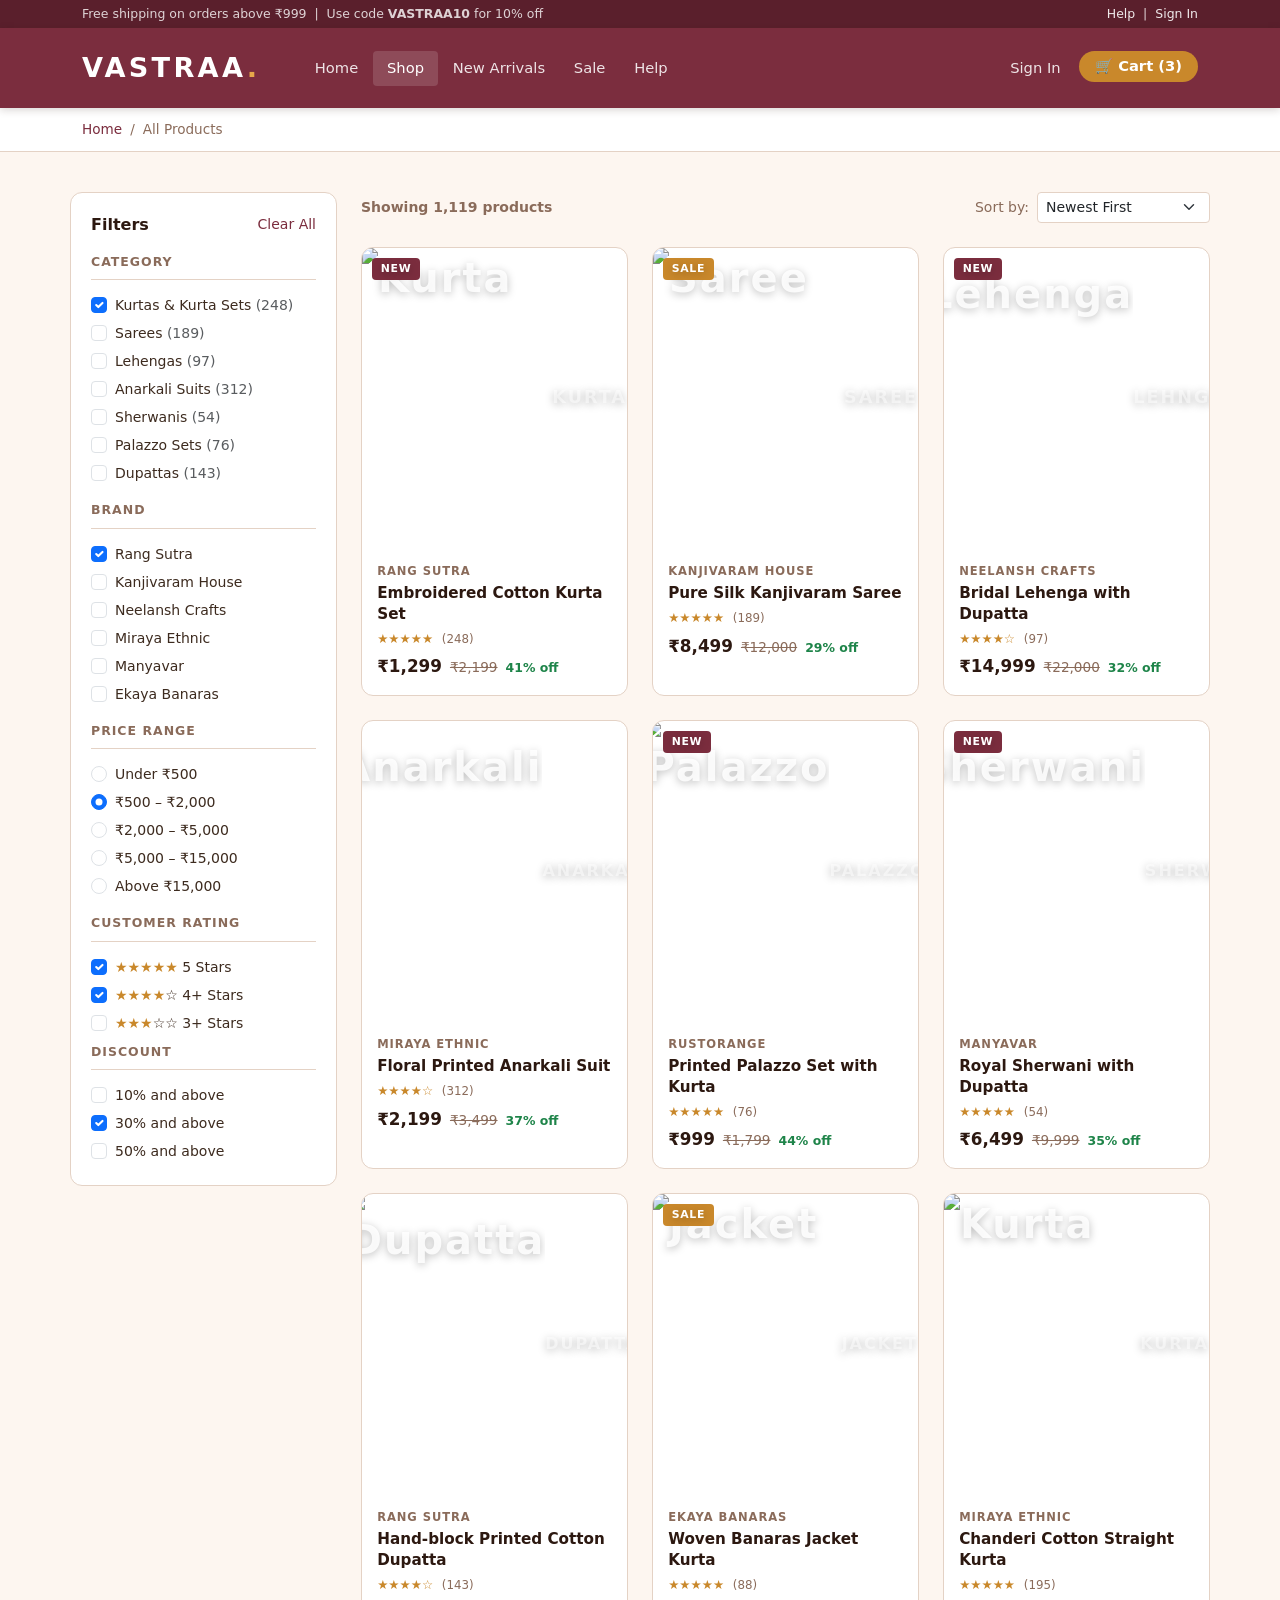
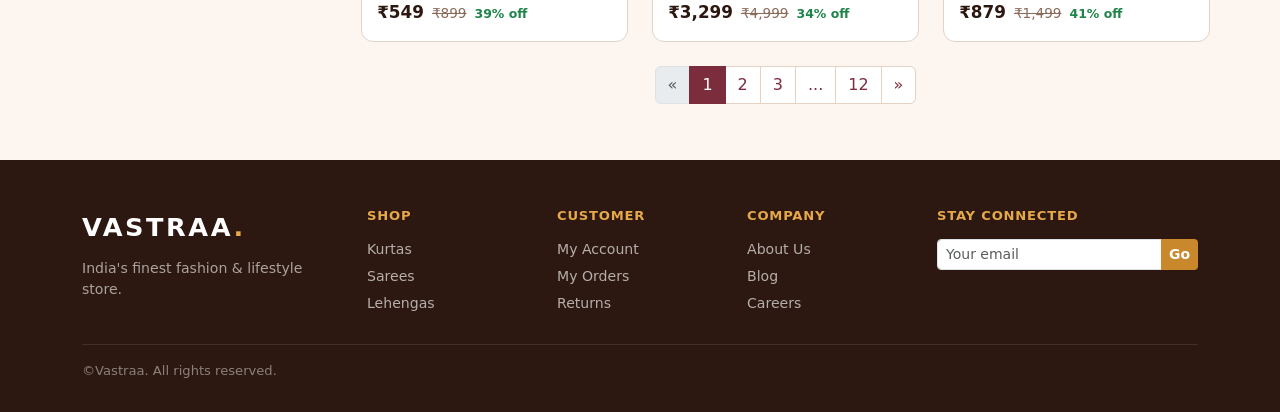
==== shop.html @ 3cdd441c "Add files via upload" ====
<!DOCTYPE html>
<html lang="en">
<head>
  <meta charset="UTF-8">
  <meta name="viewport" content="width=device-width, initial-scale=1.0">
  <title>Shop - Vastraa</title>
  <link rel="stylesheet" href="bootstrap.css">
  <link rel="stylesheet" href="style.css">
</head>
<body>


<div class="va-topbar">
  <div class="container d-flex justify-content-between align-items-center">
    <span>Free shipping on orders above &#8377;999 &nbsp;|&nbsp; Use code <strong>VASTRAA10</strong> for 10% off</span>
    <span><a href="help.html">Help</a> &nbsp;|&nbsp; <a href="login.html">Sign In</a></span>
  </div>
</div>

<nav class="navbar navbar-expand va-navbar">
  <div class="container">
    <a class="navbar-brand" href="index.html">VASTRAA<span>.</span></a>
    <ul class="navbar-nav me-auto ms-4">
      <li class="nav-item"><a class="nav-link" href="index.html">Home</a></li>
      <li class="nav-item"><a class="nav-link active" href="shop.html">Shop</a></li>
      <li class="nav-item"><a class="nav-link" href="shop.html">New Arrivals</a></li>
      <li class="nav-item"><a class="nav-link" href="shop.html">Sale</a></li>
      <li class="nav-item"><a class="nav-link" href="help.html">Help</a></li>
    </ul>
    <ul class="navbar-nav ms-auto gap-1">
      <li class="nav-item"><a class="nav-link" href="login.html">Sign In</a></li>
      <li class="nav-item"><a class="nav-link btn-cart" href="cart.html">&#128722; Cart (3)</a></li>
    </ul>
  </div>
</nav>

<div class="va-breadcrumb">
  <div class="container">
    <nav aria-label="breadcrumb">
      <ol class="breadcrumb mb-0">
        <li class="breadcrumb-item"><a href="index.html">Home</a></li>
        <li class="breadcrumb-item active">All Products</li>
      </ol>
    </nav>
  </div>
</div>

<div class="container section-pad-sm">
  <div class="row g-4">

    <div class="col-md-3">
      <div class="va-filter-card mb-3">
        <div class="d-flex justify-content-between align-items-center mb-3">
          <span class="fw-bold" style="color:var(--va-dark)">Filters</span>
          <a href="shop.html" class="small text-va-primary">Clear All</a>
        </div>

        <div class="va-filter-title">Category</div>
        <div class="mb-3">
          <div class="form-check mb-1">
            <input class="form-check-input" type="checkbox" id="cat1" checked>
            <label class="form-check-label small" for="cat1">Kurtas &amp; Kurta Sets <span class="text-muted">(248)</span></label>
          </div>
          <div class="form-check mb-1">
            <input class="form-check-input" type="checkbox" id="cat2">
            <label class="form-check-label small" for="cat2">Sarees <span class="text-muted">(189)</span></label>
          </div>
          <div class="form-check mb-1">
            <input class="form-check-input" type="checkbox" id="cat3">
            <label class="form-check-label small" for="cat3">Lehengas <span class="text-muted">(97)</span></label>
          </div>
          <div class="form-check mb-1">
            <input class="form-check-input" type="checkbox" id="cat4">
            <label class="form-check-label small" for="cat4">Anarkali Suits <span class="text-muted">(312)</span></label>
          </div>
          <div class="form-check mb-1">
            <input class="form-check-input" type="checkbox" id="cat5">
            <label class="form-check-label small" for="cat5">Sherwanis <span class="text-muted">(54)</span></label>
          </div>
          <div class="form-check mb-1">
            <input class="form-check-input" type="checkbox" id="cat6">
            <label class="form-check-label small" for="cat6">Palazzo Sets <span class="text-muted">(76)</span></label>
          </div>
          <div class="form-check">
            <input class="form-check-input" type="checkbox" id="cat7">
            <label class="form-check-label small" for="cat7">Dupattas <span class="text-muted">(143)</span></label>
          </div>
        </div>

        <div class="va-filter-title">Brand</div>  
        <div class="mb-3">
          <div class="form-check mb-1">
            <input class="form-check-input" type="checkbox" id="br1" checked>
            <label class="form-check-label small" for="br1">Rang Sutra</label>
          </div>
          <div class="form-check mb-1">
            <input class="form-check-input" type="checkbox" id="br2">
            <label class="form-check-label small" for="br2">Kanjivaram House</label>
          </div>
          <div class="form-check mb-1">
            <input class="form-check-input" type="checkbox" id="br3">
            <label class="form-check-label small" for="br3">Neelansh Crafts</label>
          </div>
          <div class="form-check mb-1">
            <input class="form-check-input" type="checkbox" id="br4">
            <label class="form-check-label small" for="br4">Miraya Ethnic</label>
          </div>
          <div class="form-check mb-1">
            <input class="form-check-input" type="checkbox" id="br5">
            <label class="form-check-label small" for="br5">Manyavar</label>
          </div>
          <div class="form-check">
            <input class="form-check-input" type="checkbox" id="br6">
            <label class="form-check-label small" for="br6">Ekaya Banaras</label>
          </div>
        </div>

        <div class="va-filter-title">Price Range</div>
        <div class="mb-3">
          <div class="form-check mb-1">
            <input class="form-check-input" type="radio" name="price" id="p1">
            <label class="form-check-label small" for="p1">Under &#8377;500</label>
          </div>
          <div class="form-check mb-1">
            <input class="form-check-input" type="radio" name="price" id="p2" checked>
            <label class="form-check-label small" for="p2">&#8377;500 – &#8377;2,000</label>
          </div>
          <div class="form-check mb-1">
            <input class="form-check-input" type="radio" name="price" id="p3">
            <label class="form-check-label small" for="p3">&#8377;2,000 – &#8377;5,000</label>
          </div>
          <div class="form-check mb-1">
            <input class="form-check-input" type="radio" name="price" id="p4">
            <label class="form-check-label small" for="p4">&#8377;5,000 – &#8377;15,000</label>
          </div>
          <div class="form-check">
            <input class="form-check-input" type="radio" name="price" id="p5">
            <label class="form-check-label small" for="p5">Above &#8377;15,000</label>
          </div>
        </div>

        <div class="va-filter-title">Customer Rating</div>
        <div class="mb-2">
          <div class="form-check mb-1">
            <input class="form-check-input" type="checkbox" id="r1" checked>
            <label class="form-check-label small" for="r1"><span style="color:var(--va-accent)">&#9733;&#9733;&#9733;&#9733;&#9733;</span> 5 Stars</label>
          </div>
          <div class="form-check mb-1">
            <input class="form-check-input" type="checkbox" id="r2" checked>
            <label class="form-check-label small" for="r2"><span style="color:var(--va-accent)">&#9733;&#9733;&#9733;&#9733;</span>&#9734; 4+ Stars</label>
          </div>
          <div class="form-check mb-1">
            <input class="form-check-input" type="checkbox" id="r3">
            <label class="form-check-label small" for="r3"><span style="color:var(--va-accent)">&#9733;&#9733;&#9733;</span>&#9734;&#9734; 3+ Stars</label>
          </div>
        </div>

        <div class="va-filter-title">Discount</div>
        <div>
          <div class="form-check mb-1">
            <input class="form-check-input" type="checkbox" id="d1">
            <label class="form-check-label small" for="d1">10% and above</label>
          </div>
          <div class="form-check mb-1">
            <input class="form-check-input" type="checkbox" id="d2" checked>
            <label class="form-check-label small" for="d2">30% and above</label>
          </div>
          <div class="form-check">
            <input class="form-check-input" type="checkbox" id="d3">
            <label class="form-check-label small" for="d3">50% and above</label>
          </div>
        </div>
      </div>
    </div>

    <div class="col-md-9">
      <div class="d-flex flex-wrap justify-content-between align-items-center mb-4 gap-2">
        <span class="small text-va-muted fw-semibold">Showing <strong>1,119</strong> products</span>
        <div class="d-flex align-items-center gap-2">
          <span class="small text-va-muted">Sort by:</span>
          <select class="form-select form-select-sm" style="width:auto;border-color:var(--va-border)">
            <option>Popularity</option>
            <option>Price: Low to High</option>
            <option>Price: High to Low</option>
            <option selected>Newest First</option>
            <option>Customer Rating</option>
            <option>Discount</option>
          </select>
        </div>
      </div>

      <div class="row g-4 mb-4">
        <div class="col-6 col-md-4">
          <a href="product.html" class="text-decoration-none">
            <div class="va-product-card">
              <div class="va-product-img position-relative" style="height:300px;">
    <img src="/assests/kurta.jpg" alt="Kurta" style="width:100%;height:100%;object-fit:cover;">
                <span class="va-badge-new">New</span>
                <span style="font-size:1.1rem;font-weight:800;color:rgba(255,255,255,0.5)">KURTA</span>
              </div>
              <div class="va-product-body">
                <div class="va-product-brand">Rang Sutra</div>
                <div class="va-product-name">Embroidered Cotton Kurta Set</div>
                <div class="va-rating">&#9733;&#9733;&#9733;&#9733;&#9733; <span class="count">(248)</span></div>
                <div class="va-price">
                  <span class="va-price-current">&#8377;1,299</span>
                  <span class="va-price-original">&#8377;2,199</span>
                  <span class="va-price-discount">41% off</span>
                </div>
              </div>
            </div>
          </a>
        </div>
        <div class="col-6 col-md-4">
          <a href="product.html" class="text-decoration-none">
            <div class="va-product-card">
              <div class="va-product-img position-relative" style="height:300px;">
    <img src="/assests/pure silk saree.jpg" alt="Saree" style="width:100%;height:100%;object-fit:cover;">
                <span class="va-badge-sale">Sale</span>
                <span style="font-size:1.1rem;font-weight:800;color:rgba(255,255,255,0.5)">SAREE</span>
              </div>
              <div class="va-product-body">
                <div class="va-product-brand">Kanjivaram House</div>
                <div class="va-product-name">Pure Silk Kanjivaram Saree</div>
                <div class="va-rating">&#9733;&#9733;&#9733;&#9733;&#9733; <span class="count">(189)</span></div>
                <div class="va-price">
                  <span class="va-price-current">&#8377;8,499</span>
                  <span class="va-price-original">&#8377;12,000</span>
                  <span class="va-price-discount">29% off</span>
                </div>
              </div>
            </div>
          </a>
        </div>
        <div class="col-6 col-md-4">
          <a href="product.html" class="text-decoration-none">
            <div class="va-product-card">
              <div class="va-product-img position-relative" style="height:300px;">
    <img src="/assests/Bridal lehenga with dupatta.jpg" alt="Lehenga" style="width:100%;height:100%;object-fit:cover;">
                <span class="va-badge-new">New</span>
                <span style="font-size:1.1rem;font-weight:800;color:rgba(255,255,255,0.5)">LEHNGA</span>
              </div>
              <div class="va-product-body">
                <div class="va-product-brand">Neelansh Crafts</div>
                <div class="va-product-name">Bridal Lehenga with Dupatta</div>
                <div class="va-rating">&#9733;&#9733;&#9733;&#9733;&#9734; <span class="count">(97)</span></div>
                <div class="va-price">
                  <span class="va-price-current">&#8377;14,999</span>
                  <span class="va-price-original">&#8377;22,000</span>
                  <span class="va-price-discount">32% off</span>
                </div>
              </div>
            </div>
          </a>
        </div>
      </div>

      <div class="row g-4 mb-4">
        <div class="col-6 col-md-4">
          <a href="product.html" class="text-decoration-none">
            <div class="va-product-card">
              <div class="va-product-img position-relative" style="height:300px;">
    <img src="/assests/anarkali suit.jpg" alt="Anarkali" style="width:100%;height:100%;object-fit:cover;">
                <span style="font-size:1rem;font-weight:800;color:rgba(255,255,255,0.5)">ANARKALI</span>
              </div>
              <div class="va-product-body">
                <div class="va-product-brand">Miraya Ethnic</div>
                <div class="va-product-name">Floral Printed Anarkali Suit</div>
                <div class="va-rating">&#9733;&#9733;&#9733;&#9733;&#9734; <span class="count">(312)</span></div>
                <div class="va-price">
                  <span class="va-price-current">&#8377;2,199</span>
                  <span class="va-price-original">&#8377;3,499</span>
                  <span class="va-price-discount">37% off</span>
                </div>
              </div>
            </div>
          </a>
        </div>
        <div class="col-6 col-md-4">
          <a href="product.html" class="text-decoration-none">
            <div class="va-product-card">
              <div class="va-product-img position-relative" style="height:300px;">
    <img src="/assests/plazo set with kurta.jpg" alt="Palazzo" style="width:100%;height:100%;object-fit:cover;">
                <span class="va-badge-new">New</span>
                <span style="font-size:1rem;font-weight:800;color:rgba(255,255,255,0.5)">PALAZZO</span>
              </div>
              <div class="va-product-body">
                <div class="va-product-brand">Rustorange</div>
                <div class="va-product-name">Printed Palazzo Set with Kurta</div>
                <div class="va-rating">&#9733;&#9733;&#9733;&#9733;&#9733; <span class="count">(76)</span></div>
                <div class="va-price">
                  <span class="va-price-current">&#8377;999</span>
                  <span class="va-price-original">&#8377;1,799</span>
                  <span class="va-price-discount">44% off</span>
                </div>
              </div>
            </div>
          </a>
        </div>
        <div class="col-6 col-md-4">
          <a href="product.html" class="text-decoration-none">
            <div class="va-product-card">
              <div class="va-product-img position-relative" style="height:300px;">
    <img src="/assests/Sherwani with dupatta.jpg" alt="Sherwani" style="width:100%;height:100%;object-fit:cover;">
                <span class="va-badge-new">New</span>
                <span style="font-size:1rem;font-weight:800;color:rgba(255,255,255,0.5)">SHERWA</span>
              </div>
              <div class="va-product-body">
                <div class="va-product-brand">Manyavar</div>
                <div class="va-product-name">Royal Sherwani with Dupatta</div>
                <div class="va-rating">&#9733;&#9733;&#9733;&#9733;&#9733; <span class="count">(54)</span></div>
                <div class="va-price">
                  <span class="va-price-current">&#8377;6,499</span>
                  <span class="va-price-original">&#8377;9,999</span>
                  <span class="va-price-discount">35% off</span>
                </div>
              </div>
            </div>
          </a>
        </div>
      </div>

      <div class="row g-4 mb-4">
        <div class="col-6 col-md-4">
          <a href="product.html" class="text-decoration-none">
            <div class="va-product-card">
              <div class="va-product-img position-relative" style="height:300px;">
    <img src="/assests/Hand block printed cotton dupatta.jpg" alt="Dupatta" style="width:100%;height:100%;object-fit:cover;">
                <span style="font-size:1rem;font-weight:800;color:rgba(255,255,255,0.5)">DUPATTA</span>
              </div>
              <div class="va-product-body">
                <div class="va-product-brand">Rang Sutra</div>
                <div class="va-product-name">Hand-block Printed Cotton Dupatta</div>
                <div class="va-rating">&#9733;&#9733;&#9733;&#9733;&#9734; <span class="count">(143)</span></div>
                <div class="va-price">
                  <span class="va-price-current">&#8377;549</span>
                  <span class="va-price-original">&#8377;899</span>
                  <span class="va-price-discount">39% off</span>
                </div>
              </div>
            </div>
          </a>
        </div>
        <div class="col-6 col-md-4">
          <a href="product.html" class="text-decoration-none">
            <div class="va-product-card">
              <div class="va-product-img position-relative" style="height:300px;">
    <img src="/assests/Woven banaras jacket kurta.jpg" alt="Jacket" style="width:100%;height:100%;object-fit:cover;">
                <span class="va-badge-sale">Sale</span>
                <span style="font-size:1rem;font-weight:800;color:rgba(255,255,255,0.5)">JACKET</span>
              </div>
              <div class="va-product-body">
                <div class="va-product-brand">Ekaya Banaras</div>
                <div class="va-product-name">Woven Banaras Jacket Kurta</div>
                <div class="va-rating">&#9733;&#9733;&#9733;&#9733;&#9733; <span class="count">(88)</span></div>
                <div class="va-price">
                  <span class="va-price-current">&#8377;3,299</span>
                  <span class="va-price-original">&#8377;4,999</span>
                  <span class="va-price-discount">34% off</span>
                </div>
              </div>
            </div>
          </a>
        </div>
        <div class="col-6 col-md-4">
          <a href="product.html" class="text-decoration-none">
            <div class="va-product-card">
              <div class="va-product-img position-relative" style="height:300px;">
    <img src="/assests/Chanderi cotton straight suit.jpg" alt="Kurta" style="width:100%;height:100%;object-fit:cover;">
                <span style="font-size:1rem;font-weight:800;color:rgba(255,255,255,0.5)">KURTA</span>
              </div>
              <div class="va-product-body">
                <div class="va-product-brand">Miraya Ethnic</div>
                <div class="va-product-name">Chanderi Cotton Straight Kurta</div>
                <div class="va-rating">&#9733;&#9733;&#9733;&#9733;&#9733; <span class="count">(195)</span></div>
                <div class="va-price">
                  <span class="va-price-current">&#8377;879</span>
                  <span class="va-price-original">&#8377;1,499</span>
                  <span class="va-price-discount">41% off</span>
                </div>
              </div>
            </div>
          </a>
        </div>
      </div>

      <nav aria-label="Product pagination">
        <ul class="pagination justify-content-center">
          <li class="page-item disabled"><a class="page-link" href="#">&laquo;</a></li>
          <li class="page-item active"><a class="page-link" href="#">1</a></li>
          <li class="page-item"><a class="page-link" href="#">2</a></li>
          <li class="page-item"><a class="page-link" href="#">3</a></li>
          <li class="page-item"><span class="page-link">...</span></li>
          <li class="page-item"><a class="page-link" href="#">12</a></li>
          <li class="page-item"><a class="page-link" href="#">&raquo;</a></li>
        </ul>
      </nav>
    </div>
  </div>
</div>

<footer class="va-footer pt-5 pb-3">
  <div class="container">
    <div class="row g-4 mb-4">
      <div class="col-md-3">
        <div style="font-size:1.6rem;font-weight:800;color:white;letter-spacing:0.1em;margin-bottom:0.75rem;">VASTRAA<span style="color:#E6A84A;">.</span></div>
        <p style="font-size:0.88rem;color:rgba(255,255,255,0.6);">India's finest fashion &amp; lifestyle store.</p>
      </div>
      <div class="col-6 col-md-2"><h6>Shop</h6><a href="shop.html">Kurtas</a><a href="shop.html">Sarees</a><a href="shop.html">Lehengas</a></div>
      <div class="col-6 col-md-2"><h6>Customer</h6><a href="login.html">My Account</a><a href="cart.html">My Orders</a><a href="help.html">Returns</a></div>
      <div class="col-6 col-md-2"><h6>Company</h6><a href="#">About Us</a><a href="#">Blog</a><a href="#">Careers</a></div>
      <div class="col-6 col-md-3">
        <h6>Stay Connected</h6>
        <div class="input-group input-group-sm mt-2">
          <input type="email" class="form-control" placeholder="Your email">
          <button class="btn btn-va-accent">Go</button>
        </div>
      </div>
    </div>
    <div class="va-footer-bottom py-3">
      <span>&copy;Vastraa. All rights reserved.</span>
    </div>
  </div>
</footer>

</body>
</html>
---- style.css ----
:root {
  --va-primary:      #7B2D3E;
  --va-primary-dark: #5A1F2C;
  --va-primary-light:#A34055;
  --va-accent:       #C9882B;
  --va-accent-light: #E6A84A;
  --va-cream:        #FDF6F0;
  --va-light:        #F5ECE4;
  --va-dark:         #2C1810;
  --va-text:         #3D2B1F;
  --va-muted:        #8A6B5A;
  --va-border:       #E4D2C5;
  --va-white:        #FFFFFF;
}


body {
  font-family: 'Segoe UI', system-ui, -apple-system, sans-serif;
  background-color: var(--va-cream);
  color: var(--va-text);
}

h1{
  font-weight: 700;
  color: var(--va-dark);
}


 h2{
  font-weight: 700;
  color: var(--va-dark);
}


h3{
  font-weight: 700;
  color: var(--va-dark);
}


h4{
  font-weight: 700;
  color: var(--va-dark);
}


h5{
  font-weight: 700;
  color: var(--va-dark);
}

h6 {
  font-weight: 700;
  color: var(--va-dark);
}

a {
  color: var(--va-primary);
  text-decoration: none;
}
a:hover {
  color: var(--va-primary-dark);
  text-decoration: underline;
}


.va-navbar {
  background-color: var(--va-primary) !important;
  padding: 0.9rem 0;
  box-shadow: 0 2px 8px rgba(44,24,16,0.18);
}
.va-navbar .navbar-brand {
  font-size: 1.7rem;
  font-weight: 800;
  letter-spacing: 0.12em;
  color: var(--va-white) !important;
}
.va-navbar .navbar-brand span {
  color: var(--va-accent-light);
}
.va-navbar .nav-link {
  color: rgba(255,255,255,0.87) !important;
  font-size: 0.92rem;
  font-weight: 500;
  padding: 0.4rem 0.9rem !important;
  border-radius: 4px;
  transition: background 0.18s, color 0.18s;
}
.va-navbar .nav-link:hover,
.va-navbar .nav-link.active {
  background-color: rgba(255,255,255,0.14);
  color: var(--va-white) !important;
}
.va-navbar .nav-link.btn-cart {
  background-color: var(--va-accent);
  color: var(--va-white) !important;
  border-radius: 20px;
  padding: 0.3rem 1rem !important;
  font-weight: 600;
}
.va-navbar .nav-link.btn-cart:hover {
  background-color: var(--va-accent-light);
}
.va-topbar {
  background-color: var(--va-primary-dark);
  font-size: 0.78rem;
  color: rgba(255,255,255,0.8);
  padding: 0.3rem 0;
}
.va-topbar a { color: rgba(255,255,255,0.9); }


.va-footer {
  background-color: var(--va-dark);
  color: rgba(255,255,255,0.75);
}
.va-footer h6 {
  color: var(--va-accent-light);
  font-weight: 700;
  letter-spacing: 0.06em;
  text-transform: uppercase;
  font-size: 0.82rem;
  margin-bottom: 1rem;
}
.va-footer a {
  color: rgba(255,255,255,0.65);
  display: block;
  margin-bottom: 0.35rem;
  font-size: 0.88rem;
}
.va-footer a:hover { color: var(--va-accent-light); text-decoration: none; }
.va-footer-bottom {
  border-top: 1px solid rgba(255,255,255,0.1);
  font-size: 0.82rem;
  color: rgba(255,255,255,0.45);
}


.btn-va-primary {
  background-color: var(--va-primary);
  color: var(--va-white);
  border: none;
  border-radius: 6px;
  font-weight: 600;
  padding: 0.55rem 1.4rem;
  transition: background 0.18s, transform 0.12s;
}
.btn-va-primary:hover {
  background-color: var(--va-primary-dark);
  color: var(--va-white);
  transform: translateY(-1px);
}
.btn-va-accent {
  background-color: var(--va-accent);
  color: var(--va-white);
  border: none;
  border-radius: 6px;
  font-weight: 600;
  padding: 0.55rem 1.4rem;
  transition: background 0.18s;
}
.btn-va-accent:hover {
  background-color: var(--va-accent-light);
  color: var(--va-white);
}
.btn-va-outline {
  background-color: transparent;
  color: var(--va-primary);
  border: 2px solid var(--va-primary);
  border-radius: 6px;
  font-weight: 600;
  padding: 0.5rem 1.3rem;
  transition: all 0.18s;
}
.btn-va-outline:hover {
  background-color: var(--va-primary);
  color: var(--va-white);
}


.va-hero {
  background: linear-gradient(135deg, var(--va-primary-dark) 0%, var(--va-primary) 50%, #9E3A52 100%);
  color: var(--va-white);
  min-height: 480px;
  display: flex;
  align-items: center;
  position: relative;
  overflow: hidden;
}
.va-hero::after {
  content: '';
  position: absolute;
  right: -60px;
  top: -60px;
  width: 420px;
  height: 420px;
  border-radius: 50%;
  background: rgba(201,136,43,0.15);
}
.va-hero::before {
  content: '';
  position: absolute;
  right: 80px;
  bottom: -80px;
  width: 280px;
  height: 280px;
  border-radius: 50%;
  background: rgba(255,255,255,0.06);
}
.va-hero-badge {
  display: inline-block;
  background-color: var(--va-accent);
  color: var(--va-white);
  font-size: 0.75rem;
  font-weight: 700;
  letter-spacing: 0.1em;
  text-transform: uppercase;
  padding: 0.3rem 0.9rem;
  border-radius: 20px;
  margin-bottom: 1rem;
}
.va-hero h1 {
  color: var(--va-white);
  font-size: clamp(2rem, 5vw, 3.2rem);
  line-height: 1.15;
}
.va-hero .lead {
  color: rgba(255,255,255,0.82);
  font-size: 1.1rem;
}


.va-category-strip {
  background-color: var(--va-white);
  border-bottom: 1px solid var(--va-border);
  padding: 0.5rem 0;
}
.va-cat-item {
  text-align: center;
  padding: 0.9rem 0.5rem;
  border-radius: 8px;
  transition: background 0.15s;
  cursor: pointer;
}
.va-cat-item:hover { background-color: var(--va-light); }
.va-cat-icon {
  width: 64px;
  height: 64px;
  border-radius: 50%;
  margin: 0 auto 0.5rem;
  display: flex;
  align-items: center;
  justify-content: center;
  font-size: 1.6rem;
  font-weight: 700;
  color: var(--va-white);
}
.va-cat-icon.kurta  { background: linear-gradient(135deg,#7B2D3E,#A34055); }
.va-cat-icon.saree  { background: linear-gradient(135deg,#C9882B,#E6A84A); }
.va-cat-icon.lehnga { background: linear-gradient(135deg,#4A3060,#7B5EA7); }
.va-cat-icon.sherwa { background: linear-gradient(135deg,#1A5276,#2E86C1); }
.va-cat-icon.anarka { background: linear-gradient(135deg,#1E8449,#27AE60); }
.va-cat-icon.dupatt { background: linear-gradient(135deg,#922B21,#E74C3C); }
.va-cat-item a { color: var(--va-text); font-size: 0.82rem; font-weight: 600; }
.va-cat-item a:hover { color: var(--va-primary); text-decoration: none; }


.va-section-heading {
  font-size: 1.6rem;
  font-weight: 800;
  color: var(--va-dark);
  letter-spacing: -0.01em;
}
.va-section-heading::after {
  content: '';
  display: block;
  width: 48px;
  height: 3px;
  background-color: var(--va-accent);
  margin-top: 0.4rem;
}

.va-product-card {
  background-color: var(--va-white);
  border: 1px solid var(--va-border);
  border-radius: 12px;
  overflow: hidden;
  transition: box-shadow 0.2s, transform 0.18s;
  height: 100%;
}
.va-product-card:hover {
  box-shadow: 0 6px 24px rgba(123,45,62,0.13);
  transform: translateY(-3px);
}
.va-product-img {
  width: 100%;
  aspect-ratio: 3/4;
  object-fit: cover;
  display: flex;
  align-items: center;
  justify-content: center;
  font-size: 2.5rem;
  font-weight: 800;
  letter-spacing: 0.05em;
  color: rgba(255,255,255,0.85);
  text-shadow: 0 2px 8px rgba(0,0,0,0.25);
  position: relative;
  overflow: hidden;
}

.va-product-img-placeholder {
  width: 100%;
  aspect-ratio: 3/4;
  display: flex;
  align-items: center;
  justify-content: center;
  font-size: 2.2rem;
  font-weight: 800;
  color: rgba(255,255,255,0.85);
}
.va-badge-new {
  position: absolute;
  top: 10px;
  left: 10px;
  background-color: var(--va-primary);
  color: var(--va-white);
  font-size: 0.68rem;
  font-weight: 700;
  letter-spacing: 0.06em;
  padding: 0.2rem 0.55rem;
  border-radius: 4px;
  text-transform: uppercase;
}
.va-badge-sale {
  position: absolute;
  top: 10px;
  left: 10px;
  background-color: var(--va-accent);
  color: var(--va-white);
  font-size: 0.68rem;
  font-weight: 700;
  letter-spacing: 0.06em;
  padding: 0.2rem 0.55rem;
  border-radius: 4px;
  text-transform: uppercase;
}
.va-product-body {
  padding: 0.95rem;
}
.va-product-brand {
  font-size: 0.72rem;
  font-weight: 700;
  letter-spacing: 0.08em;
  color: var(--va-muted);
  text-transform: uppercase;
  margin-bottom: 0.2rem;
}
.va-product-name {
  font-size: 0.95rem;
  font-weight: 600;
  color: var(--va-dark);
  margin-bottom: 0.35rem;
  line-height: 1.35;
}
.va-rating {
  color: var(--va-accent);
  font-size: 0.78rem;
  margin-bottom: 0.35rem;
}
.va-rating .count {
  color: var(--va-muted);
  font-size: 0.74rem;
  margin-left: 0.3rem;
}
.va-price {
  display: flex;
  align-items: baseline;
  gap: 0.5rem;
  flex-wrap: wrap;
}
.va-price-current {
  font-size: 1.05rem;
  font-weight: 700;
  color: var(--va-dark);
}
.va-price-original {
  font-size: 0.85rem;
  color: var(--va-muted);
  text-decoration: line-through;
}
.va-price-discount {
  font-size: 0.78rem;
  font-weight: 700;
  color: #1E8449;
}

.va-promo-banner {
  border-radius: 14px;
  padding: 2rem;
  color: var(--va-white);
  position: relative;
  overflow: hidden;
  min-height: 160px;
  display: flex;
  flex-direction: column;
  justify-content: center;
}
.va-promo-1 { background: linear-gradient(135deg,#7B2D3E,#A34055); }
.va-promo-2 { background: linear-gradient(135deg,#C9882B,#E6A84A); color: var(--va-dark)!important; }
.va-promo-3 { background: linear-gradient(135deg,#4A3060,#7B5EA7); }
.va-promo-banner h4 { color: inherit; font-size: 1.2rem; }
.va-promo-banner p  { opacity: 0.85; font-size: 0.88rem; }

.va-filter-card {
  background-color: var(--va-white);
  border: 1px solid var(--va-border);
  border-radius: 12px;
  padding: 1.25rem;
}
.va-filter-title {
  font-size: 0.78rem;
  font-weight: 700;
  letter-spacing: 0.08em;
  text-transform: uppercase;
  color: var(--va-muted);
  margin-bottom: 0.8rem;
  padding-bottom: 0.5rem;
  border-bottom: 1px solid var(--va-border);
}

.va-breadcrumb {
  background-color: var(--va-white);
  padding: 0.7rem 0;
  border-bottom: 1px solid var(--va-border);
  font-size: 0.85rem;
}
.breadcrumb-item a { color: var(--va-primary); }
.breadcrumb-item.active { color: var(--va-muted); }
.breadcrumb-item + .breadcrumb-item::before { color: var(--va-muted); }

.va-table th {
  background-color: var(--va-light);
  color: var(--va-muted);
  font-size: 0.78rem;
  font-weight: 700;
  letter-spacing: 0.06em;
  text-transform: uppercase;
  border-bottom: 2px solid var(--va-border);
}
.va-table td { vertical-align: middle; border-color: var(--va-border); }
.va-qty-box {
  display: inline-flex;
  align-items: center;
  border: 1px solid var(--va-border);
  border-radius: 6px;
  overflow: hidden;
}
.va-qty-box span {
  padding: 0.35rem 0.8rem;
  font-weight: 600;
  font-size: 0.9rem;
}
.va-qty-btn {
  background-color: var(--va-light);
  border: none;
  padding: 0.35rem 0.7rem;
  font-weight: 700;
  cursor: pointer;
  color: var(--va-primary);
  font-size: 1rem;
}

.va-shipping-progress .progress {
  height: 8px;
  border-radius: 4px;
  background-color: var(--va-border);
}
.va-shipping-progress .progress-bar {
  background-color: var(--va-primary);
  border-radius: 4px;
}

.va-form-card {
  background-color: var(--va-white);
  border: 1px solid var(--va-border);
  border-radius: 16px;
  padding: 2.25rem;
  box-shadow: 0 4px 24px rgba(44,24,16,0.06);
}
.va-form-card .form-control:focus,
.va-form-card .form-select:focus {
  border-color: var(--va-primary);
  box-shadow: 0 0 0 0.2rem rgba(123,45,62,0.18);
}
.va-form-card .form-label { font-weight: 600; font-size: 0.9rem; color: var(--va-text); }

.va-auth-page {
  min-height: 100vh;
  background: linear-gradient(150deg, var(--va-cream) 60%, #F0D9CC 100%);
  display: flex;
  align-items: center;
}
.va-auth-brand-panel {
  background: linear-gradient(160deg,var(--va-primary-dark),var(--va-primary));
  color: var(--va-white);
  border-radius: 16px 0 0 16px;
  display: flex;
  flex-direction: column;
  justify-content: center;
  padding: 3rem 2rem;
  min-height: 520px;
}
.va-auth-brand-panel h2 { color: var(--va-white); font-size: 2rem; }
.va-auth-brand-panel p  { color: rgba(255,255,255,0.78); }

.va-steps {
  display: flex;
  align-items: center;
  gap: 0;
  margin-bottom: 2rem;
}
.va-step {
  display: flex;
  align-items: center;
  gap: 0.6rem;
  flex: 1;
  position: relative;
}
.va-step::after {
  content: '';
  flex: 1;
  height: 2px;
  background-color: var(--va-border);
  margin: 0 0.5rem;
}
.va-step:last-child::after { display: none; }
.va-step-num {
  width: 32px; height: 32px;
  border-radius: 50%;
  display: flex; align-items: center; justify-content: center;
  font-size: 0.85rem; font-weight: 700;
  flex-shrink: 0;
}
.va-step.active   .va-step-num { background-color: var(--va-primary); color: var(--va-white); }
.va-step.done     .va-step-num { background-color: var(--va-accent); color: var(--va-white); }
.va-step.inactive .va-step-num { background-color: var(--va-border); color: var(--va-muted); }
.va-step-label { font-size: 0.82rem; font-weight: 600; color: var(--va-muted); }
.va-step.active .va-step-label { color: var(--va-primary); }
.va-step.done   .va-step-label { color: var(--va-accent); }

.va-star { color: var(--va-accent); }
.va-star.empty { color: var(--va-border); }

.va-order-summary {
  background-color: var(--va-white);
  border: 1px solid var(--va-border);
  border-radius: 12px;
  padding: 1.4rem;
}
.va-order-summary h5 {
  font-size: 1rem;
  font-weight: 700;
  padding-bottom: 0.75rem;
  border-bottom: 1px solid var(--va-border);
  margin-bottom: 1rem;
}
.va-order-row {
  display: flex;
  justify-content: space-between;
  font-size: 0.9rem;
  margin-bottom: 0.5rem;
  color: var(--va-text);
}
.va-order-row.total {
  font-weight: 700;
  font-size: 1rem;
  padding-top: 0.75rem;
  border-top: 1px solid var(--va-border);
  color: var(--va-dark);
}
.va-order-row .label { color: var(--va-muted); }

.va-faq details {
  border: 1px solid var(--va-border);
  border-radius: 8px;
  margin-bottom: 0.6rem;
  overflow: hidden;
}
.va-faq details summary {
  padding: 1rem 1.2rem;
  cursor: pointer;
  font-weight: 600;
  font-size: 0.95rem;
  background-color: var(--va-white);
  list-style: none;
  display: flex;
  justify-content: space-between;
  align-items: center;
  color: var(--va-dark);
}
.va-faq details summary::after {
  content: '+';
  font-size: 1.2rem;
  color: var(--va-primary);
  font-weight: 400;
}
.va-faq details[open] summary::after { content: '−'; }
.va-faq details[open] summary { background-color: var(--va-light); color: var(--va-primary); }
.va-faq details p {
  padding: 1rem 1.2rem;
  margin: 0;
  font-size: 0.9rem;
  color: var(--va-muted);
  background-color: var(--va-cream);
  border-top: 1px solid var(--va-border);
}

.va-quick-contact .item {
  display: flex;
  align-items: flex-start;
  gap: 1rem;
  padding: 1rem;
  background-color: var(--va-white);
  border: 1px solid var(--va-border);
  border-radius: 10px;
  margin-bottom: 0.75rem;
}
.va-quick-contact .icon {
  width: 44px; height: 44px;
  border-radius: 50%;
  background-color: var(--va-light);
  display: flex;
  align-items: center;
  justify-content: center;
  font-size: 1.2rem;
  flex-shrink: 0;
  color: var(--va-primary);
  font-weight: 700;
}

.section-pad { padding: 4rem 0; }
.section-pad-sm { padding: 2.5rem 0; }
.bg-va-light { background-color: var(--va-light) !important; }
.bg-va-cream { background-color: var(--va-cream) !important; }
.text-va-primary { color: var(--va-primary) !important; }
.text-va-accent  { color: var(--va-accent) !important; }
.text-va-muted   { color: var(--va-muted) !important; }
.border-va       { border-color: var(--va-border) !important; }

.page-link {
  color: var(--va-primary);
  border-color: var(--va-border);
}
.page-link:hover { background-color: var(--va-light); color: var(--va-primary-dark); }
.page-item.active .page-link {
  background-color: var(--va-primary);
  border-color: var(--va-primary);
  color: var(--va-white);
}

@media (max-width: 768px) {
  .va-hero { min-height: 320px; }
  .va-auth-brand-panel { border-radius: 16px 16px 0 0; min-height: auto; padding: 2rem 1.5rem; }
  .va-steps { flex-wrap: wrap; gap: 0.75rem; }
  .va-step::after { display: none; }
}
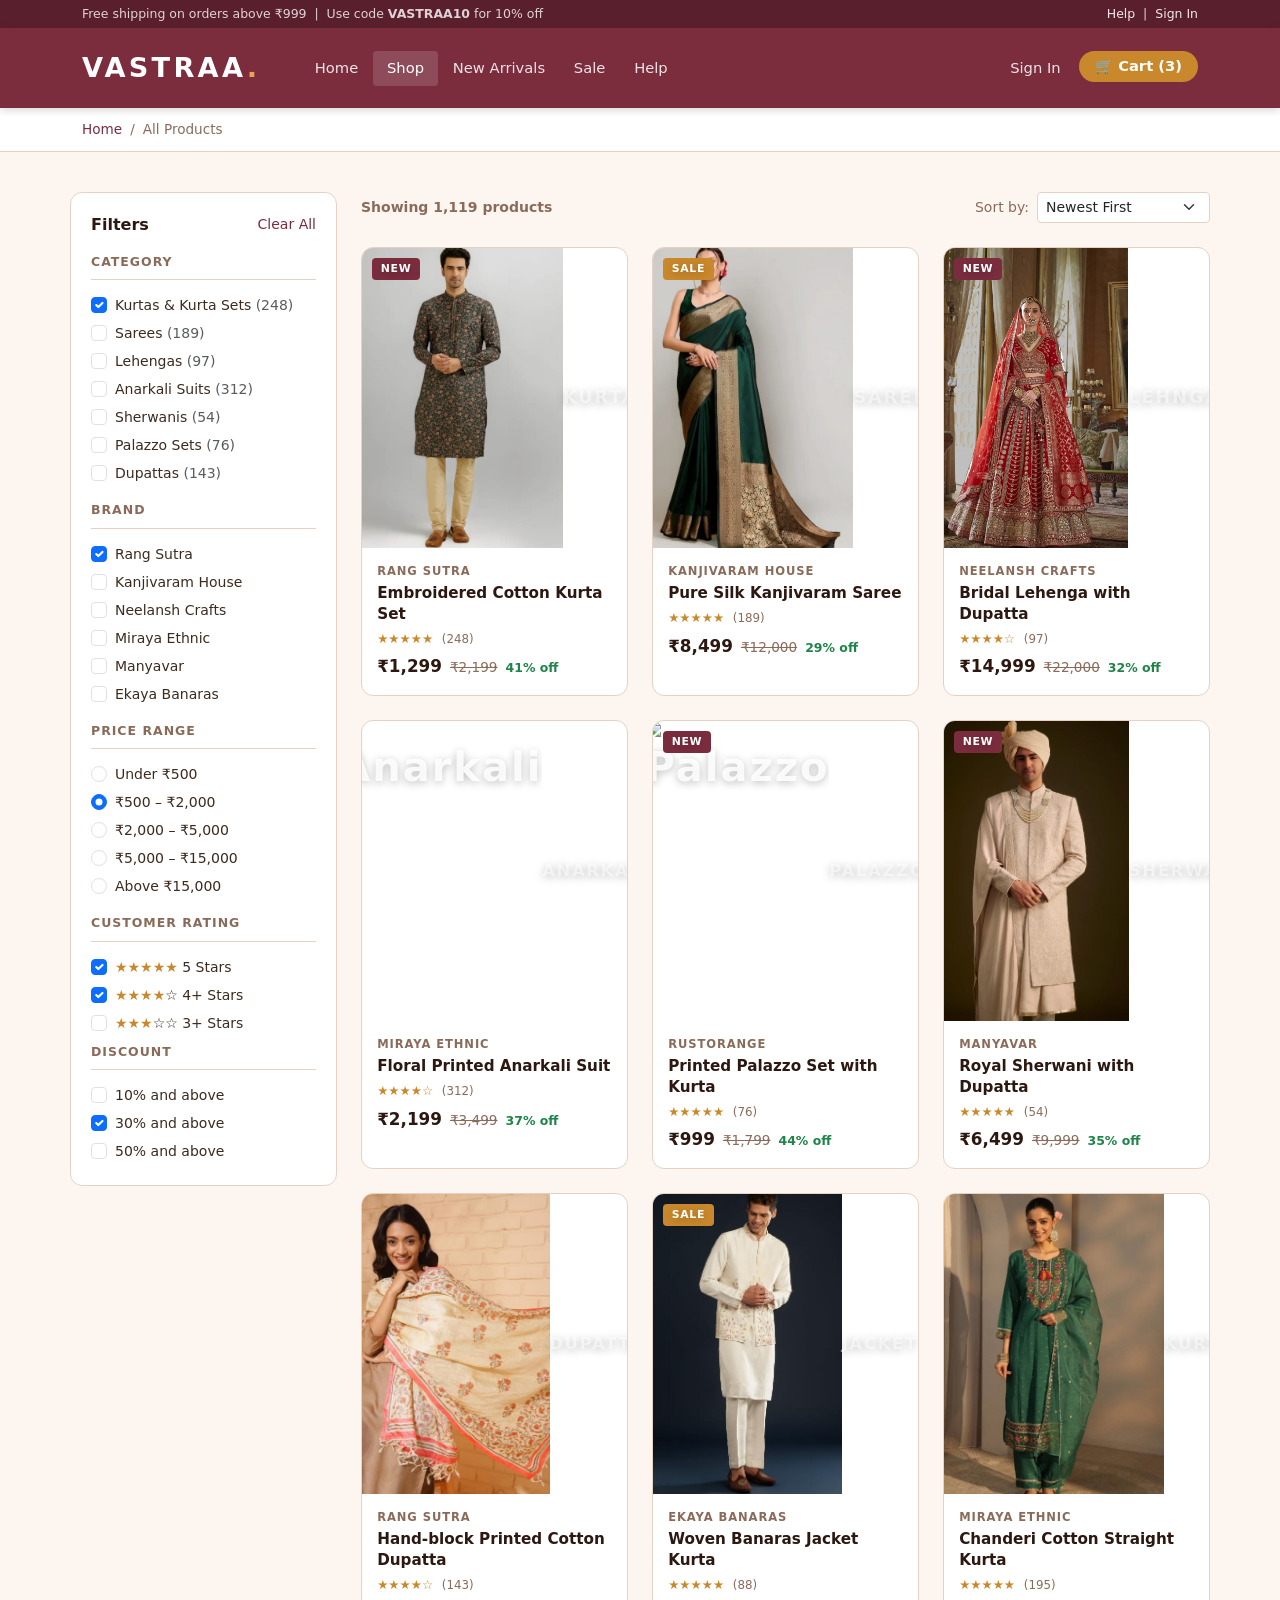
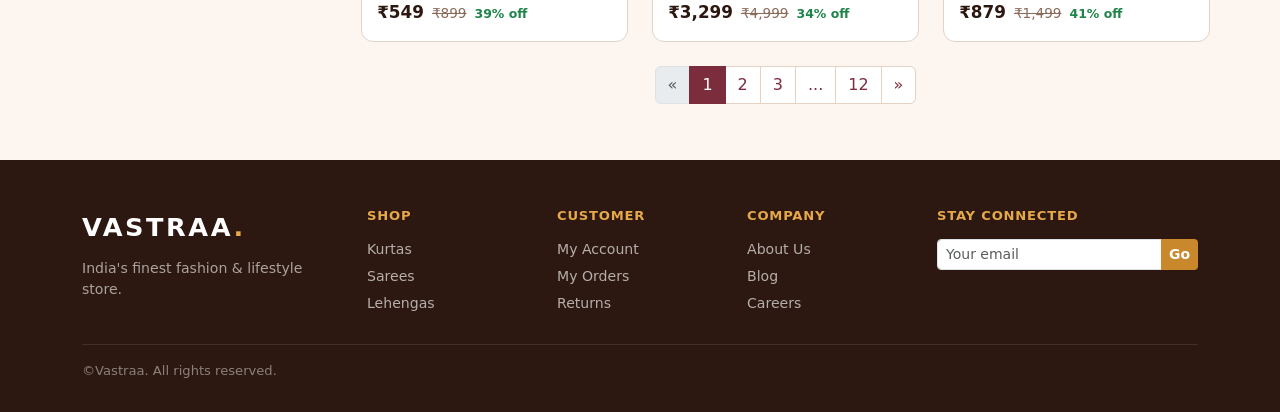
==== commit 17ce4588: "Update shop.html" ====
--- a/shop.html
+++ b/shop.html
@@ -194,7 +194,7 @@
           <a href="product.html" class="text-decoration-none">
             <div class="va-product-card">
               <div class="va-product-img position-relative" style="height:300px;">
-    <img src="/assests/kurta.jpg" alt="Kurta" style="width:100%;height:100%;object-fit:cover;">
+    <img src="kurta.jpg" alt="Kurta" style="width:100%;height:100%;object-fit:cover;">
                 <span class="va-badge-new">New</span>
                 <span style="font-size:1.1rem;font-weight:800;color:rgba(255,255,255,0.5)">KURTA</span>
               </div>
@@ -215,7 +215,7 @@
           <a href="product.html" class="text-decoration-none">
             <div class="va-product-card">
               <div class="va-product-img position-relative" style="height:300px;">
-    <img src="/assests/pure silk saree.jpg" alt="Saree" style="width:100%;height:100%;object-fit:cover;">
+    <img src="pure silk saree.jpg" alt="Saree" style="width:100%;height:100%;object-fit:cover;">
                 <span class="va-badge-sale">Sale</span>
                 <span style="font-size:1.1rem;font-weight:800;color:rgba(255,255,255,0.5)">SAREE</span>
               </div>
@@ -236,7 +236,7 @@
           <a href="product.html" class="text-decoration-none">
             <div class="va-product-card">
               <div class="va-product-img position-relative" style="height:300px;">
-    <img src="/assests/Bridal lehenga with dupatta.jpg" alt="Lehenga" style="width:100%;height:100%;object-fit:cover;">
+    <img src="Bridal lehenga with dupatta.jpg" alt="Lehenga" style="width:100%;height:100%;object-fit:cover;">
                 <span class="va-badge-new">New</span>
                 <span style="font-size:1.1rem;font-weight:800;color:rgba(255,255,255,0.5)">LEHNGA</span>
               </div>
@@ -260,7 +260,7 @@
           <a href="product.html" class="text-decoration-none">
             <div class="va-product-card">
               <div class="va-product-img position-relative" style="height:300px;">
-    <img src="/assests/anarkali suit.jpg" alt="Anarkali" style="width:100%;height:100%;object-fit:cover;">
+    <img src="Anarkali suit.jpg" alt="Anarkali" style="width:100%;height:100%;object-fit:cover;">
                 <span style="font-size:1rem;font-weight:800;color:rgba(255,255,255,0.5)">ANARKALI</span>
               </div>
               <div class="va-product-body">
@@ -280,7 +280,7 @@
           <a href="product.html" class="text-decoration-none">
             <div class="va-product-card">
               <div class="va-product-img position-relative" style="height:300px;">
-    <img src="/assests/plazo set with kurta.jpg" alt="Palazzo" style="width:100%;height:100%;object-fit:cover;">
+    <img src="Plazo set with kurta.jpg" alt="Palazzo" style="width:100%;height:100%;object-fit:cover;">
                 <span class="va-badge-new">New</span>
                 <span style="font-size:1rem;font-weight:800;color:rgba(255,255,255,0.5)">PALAZZO</span>
               </div>
@@ -301,7 +301,7 @@
           <a href="product.html" class="text-decoration-none">
             <div class="va-product-card">
               <div class="va-product-img position-relative" style="height:300px;">
-    <img src="/assests/Sherwani with dupatta.jpg" alt="Sherwani" style="width:100%;height:100%;object-fit:cover;">
+    <img src="Sherwani with dupatta.jpg" alt="Sherwani" style="width:100%;height:100%;object-fit:cover;">
                 <span class="va-badge-new">New</span>
                 <span style="font-size:1rem;font-weight:800;color:rgba(255,255,255,0.5)">SHERWA</span>
               </div>
@@ -325,7 +325,7 @@
           <a href="product.html" class="text-decoration-none">
             <div class="va-product-card">
               <div class="va-product-img position-relative" style="height:300px;">
-    <img src="/assests/Hand block printed cotton dupatta.jpg" alt="Dupatta" style="width:100%;height:100%;object-fit:cover;">
+    <img src="Hand block printed cotton dupatta.jpg" alt="Dupatta" style="width:100%;height:100%;object-fit:cover;">
                 <span style="font-size:1rem;font-weight:800;color:rgba(255,255,255,0.5)">DUPATTA</span>
               </div>
               <div class="va-product-body">
@@ -345,7 +345,7 @@
           <a href="product.html" class="text-decoration-none">
             <div class="va-product-card">
               <div class="va-product-img position-relative" style="height:300px;">
-    <img src="/assests/Woven banaras jacket kurta.jpg" alt="Jacket" style="width:100%;height:100%;object-fit:cover;">
+    <img src="Woven banaras jacket kurta.jpg" alt="Jacket" style="width:100%;height:100%;object-fit:cover;">
                 <span class="va-badge-sale">Sale</span>
                 <span style="font-size:1rem;font-weight:800;color:rgba(255,255,255,0.5)">JACKET</span>
               </div>
@@ -366,7 +366,7 @@
           <a href="product.html" class="text-decoration-none">
             <div class="va-product-card">
               <div class="va-product-img position-relative" style="height:300px;">
-    <img src="/assests/Chanderi cotton straight suit.jpg" alt="Kurta" style="width:100%;height:100%;object-fit:cover;">
+    <img src="Chanderi cotton straight suit.jpg" alt="Kurta" style="width:100%;height:100%;object-fit:cover;">
                 <span style="font-size:1rem;font-weight:800;color:rgba(255,255,255,0.5)">KURTA</span>
               </div>
               <div class="va-product-body">
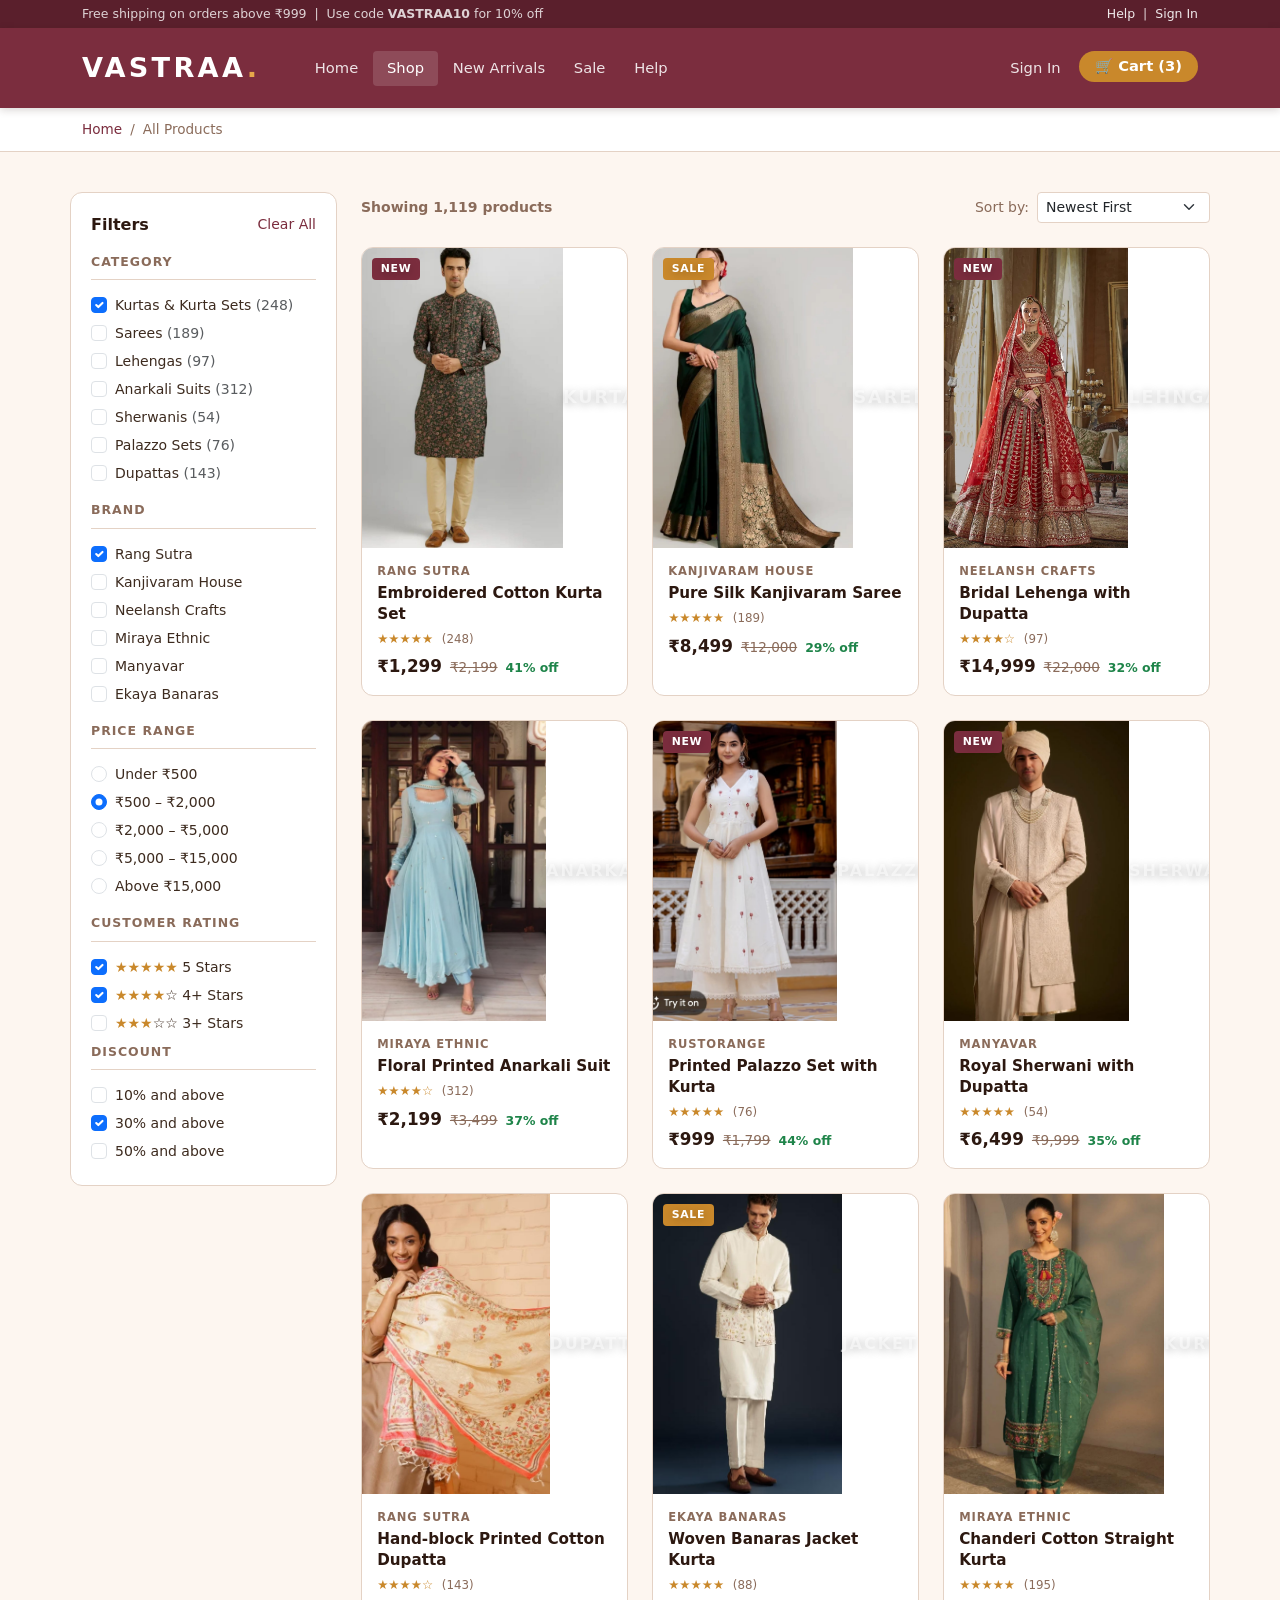
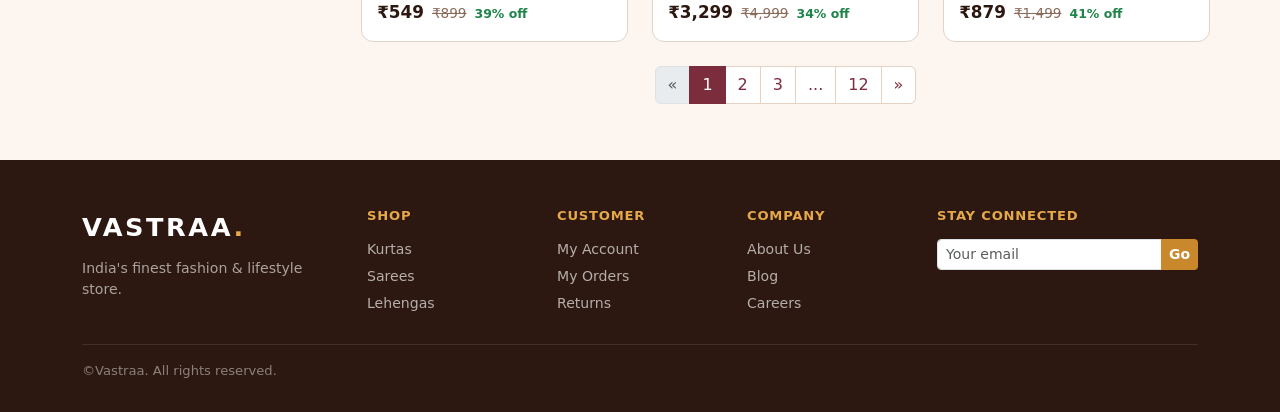
==== commit d91ab458: "Update shop.html" ====
--- a/shop.html
+++ b/shop.html
@@ -260,7 +260,7 @@
           <a href="product.html" class="text-decoration-none">
             <div class="va-product-card">
               <div class="va-product-img position-relative" style="height:300px;">
-    <img src="Anarkali suit.jpg" alt="Anarkali" style="width:100%;height:100%;object-fit:cover;">
+    <img src="anarkali suit.jpg" alt="Anarkali" style="width:100%;height:100%;object-fit:cover;">
                 <span style="font-size:1rem;font-weight:800;color:rgba(255,255,255,0.5)">ANARKALI</span>
               </div>
               <div class="va-product-body">
@@ -280,7 +280,7 @@
           <a href="product.html" class="text-decoration-none">
             <div class="va-product-card">
               <div class="va-product-img position-relative" style="height:300px;">
-    <img src="Plazo set with kurta.jpg" alt="Palazzo" style="width:100%;height:100%;object-fit:cover;">
+    <img src="plazo set with kurta.jpg" alt="Palazzo" style="width:100%;height:100%;object-fit:cover;">
                 <span class="va-badge-new">New</span>
                 <span style="font-size:1rem;font-weight:800;color:rgba(255,255,255,0.5)">PALAZZO</span>
               </div>
